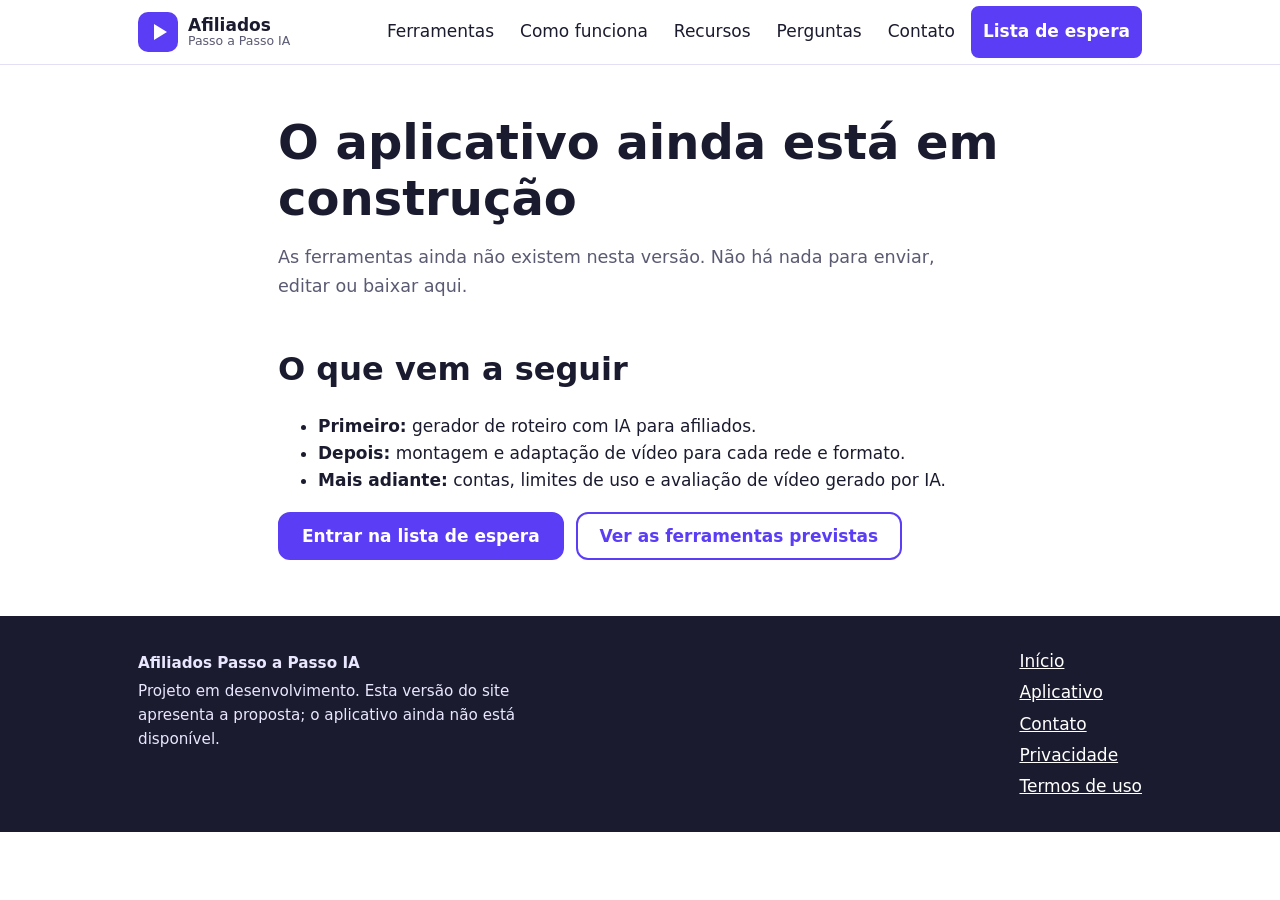
==== app.html @ 7ffb9c10 "Add files via upload" ====
<!doctype html>
<html lang="pt-BR">
<head>
<meta charset="utf-8">
<meta name="viewport" content="width=device-width, initial-scale=1">
<title>Aplicativo — Afiliados Passo a Passo IA</title>
<meta name="description" content="Estado atual do aplicativo Afiliados Passo a Passo IA.">
<meta name="theme-color" content="#5B3DF5">
<meta property="og:title" content="Aplicativo — Afiliados Passo a Passo IA">
<meta property="og:description" content="Estado atual do aplicativo Afiliados Passo a Passo IA.">
<meta property="og:type" content="website">
<link rel="icon" href="favicon.svg" type="image/svg+xml">
<link rel="stylesheet" href="styles.css">
</head>
<body>
<a class="skip" href="#conteudo">Pular para o conteúdo</a>
<header class="site"><div class="wrap bar">
<a class="brand" href="index.html" aria-label="Afiliados Passo a Passo IA — página inicial"><img src="logo-mark.svg" alt="" width="40" height="40"><span>Afiliados<small>Passo a Passo IA</small></span></a>
<button class="menu-btn" aria-expanded="false" aria-controls="menu">Menu</button>
<nav id="menu" aria-label="Principal">
<a href="index.html#ferramentas">Ferramentas</a>
<a href="index.html#como-funciona">Como funciona</a>
<a href="index.html#recursos">Recursos</a>
<a href="index.html#faq">Perguntas</a>
<a href="contato.html">Contato</a>
<a class="btn" href="index.html#lista-de-espera">Lista de espera</a>
</nav></div></header>
<main id="conteudo">

<section class="page"><div class="wrap">
<h1>O aplicativo ainda está em construção</h1>
<p class="lead">As ferramentas ainda não existem nesta versão. Não há nada para enviar, editar ou baixar aqui.</p>
<h2>O que vem a seguir</h2>
<ul>
<li><strong>Primeiro:</strong> gerador de roteiro com IA para afiliados.</li>
<li><strong>Depois:</strong> montagem e adaptação de vídeo para cada rede e formato.</li>
<li><strong>Mais adiante:</strong> contas, limites de uso e avaliação de vídeo gerado por IA.</li>
</ul>
<div class="row"><a class="btn" href="index.html#lista-de-espera">Entrar na lista de espera</a><a class="btn ghost" href="index.html#ferramentas">Ver as ferramentas previstas</a></div>
</div></section>
</main>
<footer class="site"><div class="wrap">
<div><p><strong>Afiliados Passo a Passo IA</strong></p>
<p>Projeto em desenvolvimento. Esta versão do site apresenta a proposta; o aplicativo ainda não está disponível.</p></div>
<ul aria-label="Links do rodapé">
<li><a href="index.html">Início</a></li>
<li><a href="app.html">Aplicativo</a></li>
<li><a href="contato.html">Contato</a></li>
<li><a href="privacidade.html">Privacidade</a></li>
<li><a href="termos.html">Termos de uso</a></li>
</ul></div></footer>
<script src="config.js"></script>
<script src="main.js"></script>
</body></html>
---- styles.css ----
:root{
  --brand:#5B3DF5;--brand-dark:#4529cc;--ink:#1b1b2f;--muted:#5a5a73;
  --bg:#ffffff;--soft:#f4f2ff;--line:#e3e0f5;--ok:#0a7a4b;--warn:#a15c00;--err:#b3261e;
  --radius:14px;--font:system-ui,-apple-system,"Segoe UI",Roboto,Arial,sans-serif;
}
*{box-sizing:border-box}
html{scroll-behavior:smooth}
body{margin:0;font-family:var(--font);color:var(--ink);background:var(--bg);line-height:1.6;font-size:17px}
img{max-width:100%;height:auto}
a{color:var(--brand)}
.wrap{max-width:1040px;margin:0 auto;padding:0 18px}
.skip{position:absolute;left:-999px;top:0;background:#000;color:#fff;padding:8px 12px;z-index:100}
.skip:focus{left:8px;top:8px}
h1{font-size:clamp(1.9rem,6vw,3rem);line-height:1.15;margin:.3em 0}
h2{font-size:clamp(1.4rem,4.5vw,2rem);margin:0 0 .4em}
h3{font-size:1.15rem;margin:.2em 0}
section{padding:44px 0}
section:nth-of-type(even){background:var(--soft)}
.lead{font-size:1.1rem;color:var(--muted);max-width:60ch}

/* header */
header.site{position:sticky;top:0;background:#fff;border-bottom:1px solid var(--line);z-index:50}
.bar{display:flex;align-items:center;justify-content:space-between;gap:12px;min-height:64px;flex-wrap:wrap}
.brand{display:flex;align-items:center;gap:10px;text-decoration:none;color:var(--ink);font-weight:700;line-height:1.1}
.brand small{display:block;font-weight:500;color:var(--muted);font-size:.78rem}
.menu-btn{display:none;min-height:44px;padding:0 16px;border:1px solid var(--line);background:#fff;border-radius:10px;font:inherit;font-weight:600}
nav#menu{display:flex;align-items:center;gap:6px;flex-wrap:wrap}
nav#menu a{padding:10px 10px;text-decoration:none;color:var(--ink);border-radius:8px}
nav#menu a:hover,nav#menu a[aria-current="page"]{background:var(--soft)}
nav#menu a.btn{color:#fff}
@media(max-width:760px){
  .menu-btn{display:block}
  nav#menu{display:none;width:100%;flex-direction:column;align-items:stretch;padding-bottom:12px}
  nav#menu.open{display:flex}
  nav#menu a{padding:14px 12px}
}

/* buttons */
.btn{display:inline-flex;align-items:center;justify-content:center;min-height:48px;padding:0 22px;background:var(--brand);color:#fff;border:2px solid var(--brand);border-radius:12px;font:inherit;font-weight:700;text-decoration:none;cursor:pointer}
.btn:hover{background:var(--brand-dark);border-color:var(--brand-dark)}
.btn.ghost{background:transparent;color:var(--brand)}
.btn.ghost:hover{background:var(--soft)}
.btn[hidden]{display:none}
.row{display:flex;gap:12px;flex-wrap:wrap;margin-top:18px}

/* notices */
.notice,.draft{background:#fff7e0;border:1px solid #f1d58a;color:#5f4300;padding:12px 14px;border-radius:10px}
.draft{margin:0 0 20px}

/* hero */
.hero{background:linear-gradient(180deg,var(--soft),#fff)}
.hero .wrap{display:grid;grid-template-columns:1.2fr .8fr;gap:28px;align-items:center}
@media(max-width:820px){.hero .wrap{grid-template-columns:1fr}}
figure{margin:0}
figcaption{font-size:.85rem;color:var(--muted);margin-top:8px;text-align:center}
.phone{width:min(260px,100%);margin:0 auto;border:8px solid var(--ink);border-radius:32px;background:#fff;padding:14px}
.screen{display:grid;gap:10px}
.step-row{display:flex;gap:10px;align-items:center;background:var(--soft);border-radius:12px;padding:10px}
.step-row b{display:grid;place-items:center;width:30px;height:30px;border-radius:50%;background:var(--brand);color:#fff;flex:none}
.step-row span{font-weight:600;font-size:.95rem}
.step-row small{display:block;font-weight:400;color:var(--muted)}
.chips{display:flex;gap:8px;justify-content:center}
.chips i{font-style:normal;border:1px solid var(--brand);color:var(--brand);border-radius:999px;padding:2px 12px;font-size:.85rem}

/* cards */
.tools{display:grid;grid-template-columns:1fr 1fr;gap:18px;margin-top:20px}
@media(max-width:820px){.tools{grid-template-columns:1fr}}
.card{background:#fff;border:1px solid var(--line);border-radius:var(--radius);padding:20px}
.tag{display:inline-block;background:var(--soft);color:var(--brand-dark);font-size:.8rem;font-weight:700;padding:3px 10px;border-radius:999px}
.card ul{padding-left:20px}

/* steps */
.steps{list-style:none;counter-reset:s;padding:0;display:grid;gap:14px;margin-top:20px}
.steps li{counter-increment:s;display:flex;gap:14px;background:#fff;border:1px solid var(--line);border-radius:var(--radius);padding:16px}
.steps li::before{content:counter(s);display:grid;place-items:center;flex:none;width:36px;height:36px;border-radius:50%;background:var(--brand);color:#fff;font-weight:700}
.steps p{margin:.2em 0 0;color:var(--muted)}

/* features */
.feat{display:grid;grid-template-columns:1fr 1fr;gap:16px;margin-top:20px}
@media(max-width:820px){.feat{grid-template-columns:1fr}}
.feat>div{background:#fff;border:1px solid var(--line);border-radius:var(--radius);padding:18px}
.feat p{margin:.2em 0 0;color:var(--muted)}

/* faq */
details{background:#fff;border:1px solid var(--line);border-radius:12px;padding:4px 16px;margin:10px 0}
summary{cursor:pointer;padding:12px 0;font-weight:600}
details p{margin:0 0 14px;color:var(--muted)}

/* cta / waitlist */
.cta{background:var(--brand);color:#fff;border-radius:20px;padding:30px 22px;text-align:center}
.cta p{max-width:52ch;margin:.4em auto}
.cta .btn{background:#fff;color:var(--brand);border-color:#fff}
.cta .btn.ghost{background:transparent;color:#fff}
.cta small{display:block;margin-top:14px;opacity:.9}
.perks{list-style:none;padding:0;margin:14px auto;max-width:46ch;text-align:left}
.perks li{padding:4px 0 4px 26px;position:relative}
.perks li::before{content:"✓";position:absolute;left:0;font-weight:700}

/* internal pages */
.page{padding:36px 0 56px;background:#fff!important}
.page .wrap{max-width:760px}
.page h2{margin-top:1.4em}

/* form */
form{display:grid;gap:16px;max-width:560px}
label{display:block;font-weight:600;margin-bottom:6px}
input,select,textarea{width:100%;min-height:48px;padding:10px 12px;font:inherit;border:1.5px solid #b9b5d6;border-radius:10px;background:#fff;color:var(--ink)}
textarea{min-height:140px;resize:vertical}
input:focus,select:focus,textarea:focus,.btn:focus,a:focus,button:focus,summary:focus{outline:3px solid #ffbf47;outline-offset:2px}
.err-msg{color:var(--err);font-size:.9rem;margin:6px 0 0;min-height:0}
.invalid{border-color:var(--err)}
.hp{position:absolute;left:-9999px;height:0;overflow:hidden}
.form-status{font-weight:600}
.form-status.ok{color:var(--ok)}
.form-status.warn{color:var(--warn)}

/* footer */
footer.site{background:var(--ink);color:#e9e7ff;padding:32px 0;margin-top:0}
footer.site .wrap{display:flex;gap:24px;justify-content:space-between;flex-wrap:wrap}
footer.site a{color:#fff}
footer.site ul{list-style:none;margin:0;padding:0;display:grid;gap:4px}
footer.site p{margin:.2em 0;max-width:46ch;font-size:.95rem}
@media(prefers-reduced-motion:reduce){html{scroll-behavior:auto}}
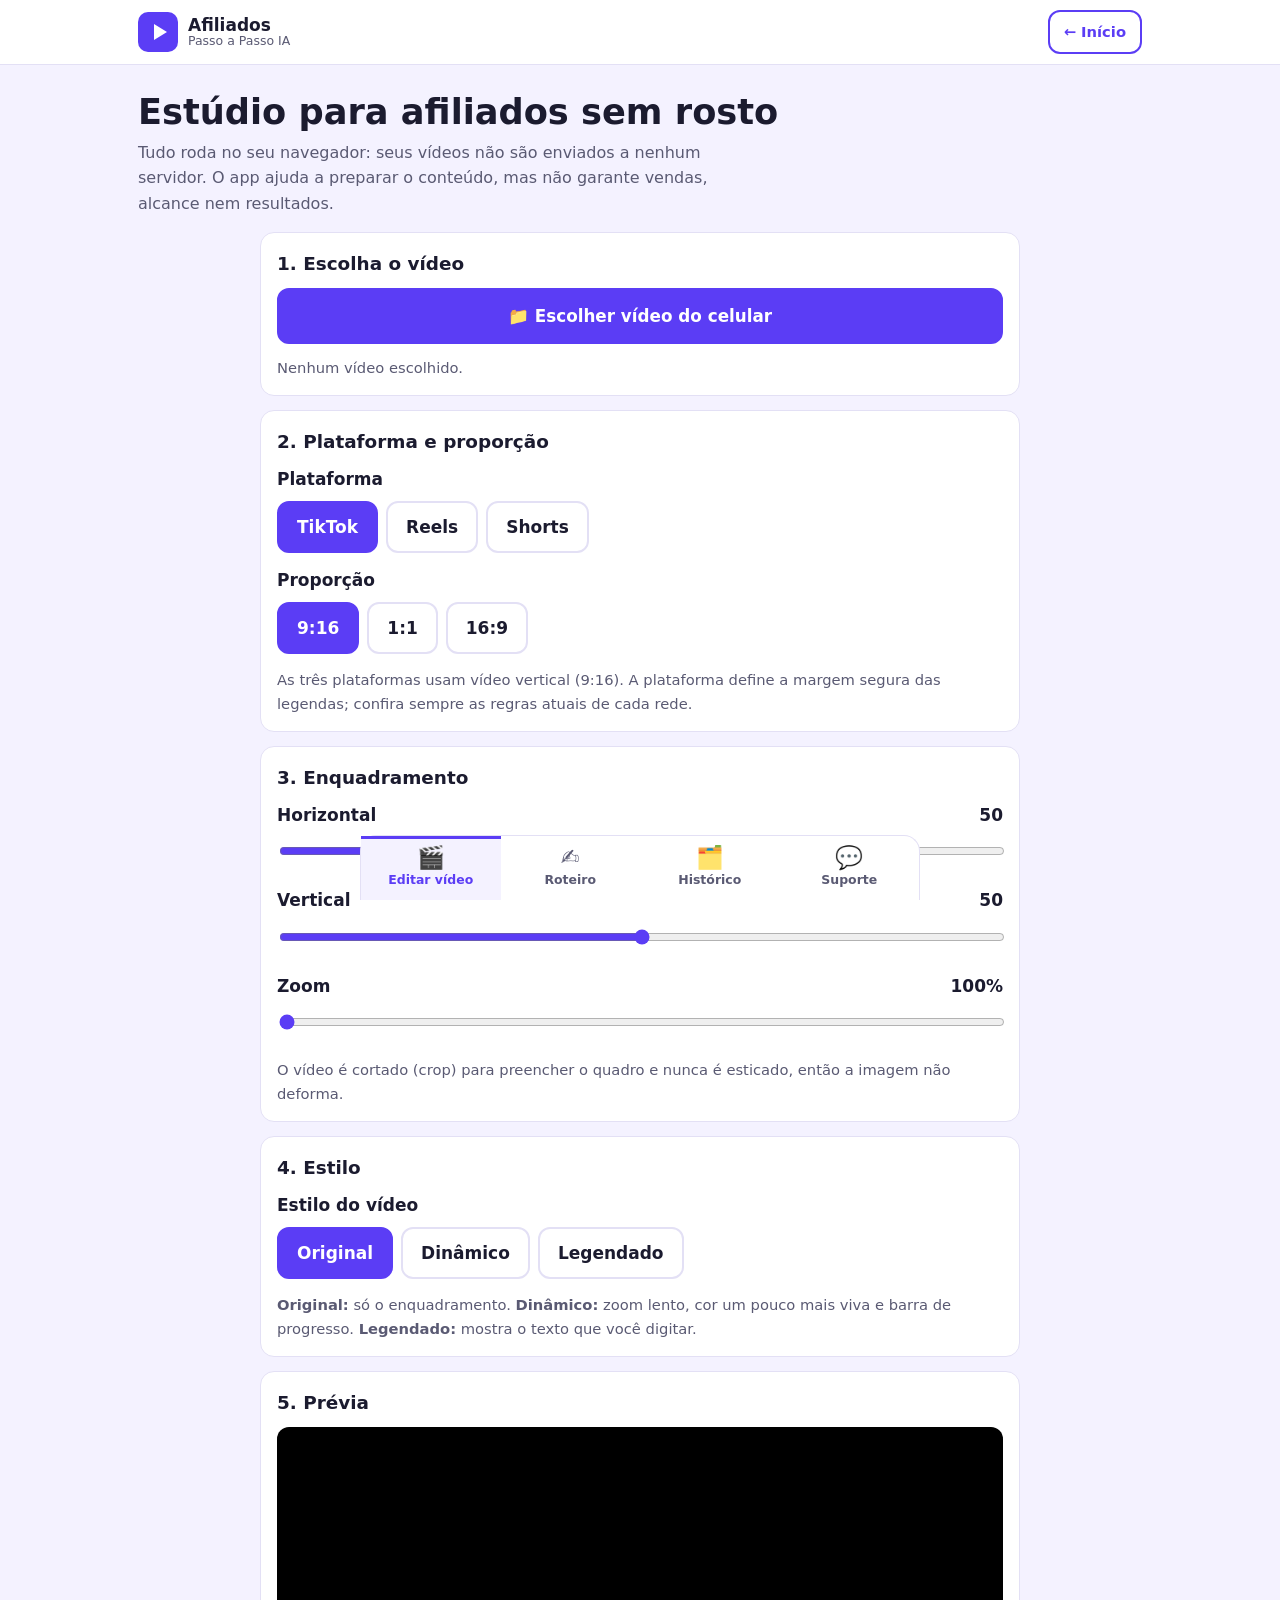
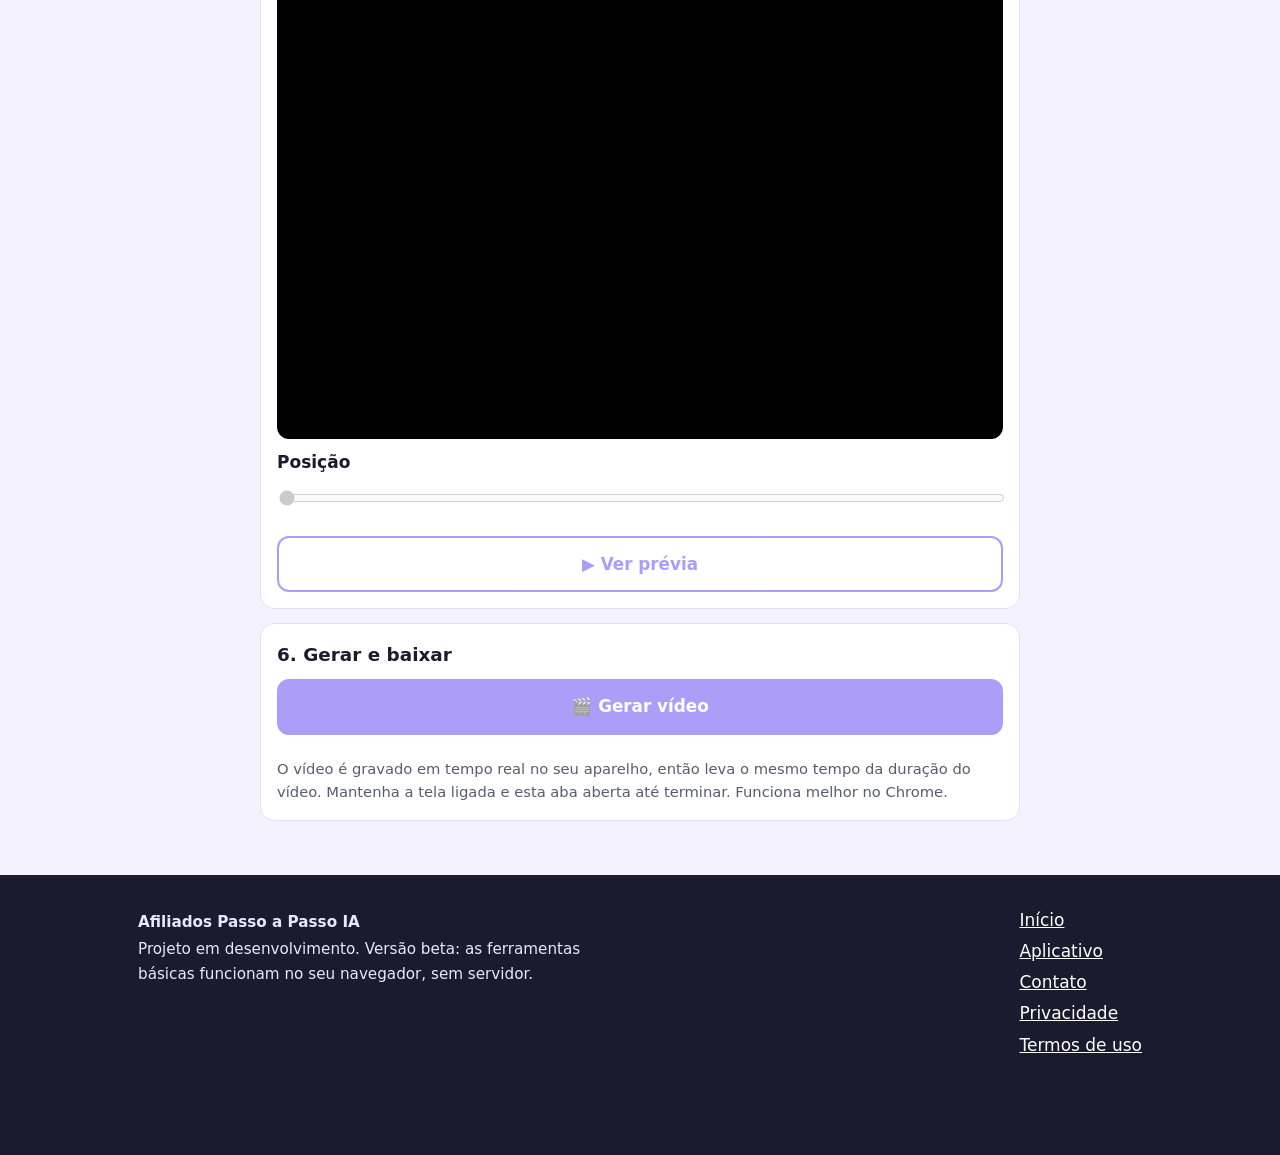
==== commit 2d9de94c: "Add files via upload" ====
--- a/app.html
+++ b/app.html
@@ -4,44 +4,166 @@
 <meta charset="utf-8">
 <meta name="viewport" content="width=device-width, initial-scale=1">
 <title>Aplicativo — Afiliados Passo a Passo IA</title>
-<meta name="description" content="Estado atual do aplicativo Afiliados Passo a Passo IA.">
+<meta name="description" content="Editor de vídeo, roteiro sem rosto, histórico e suporte. Funciona no navegador, sem servidor.">
 <meta name="theme-color" content="#5B3DF5">
-<meta property="og:title" content="Aplicativo — Afiliados Passo a Passo IA">
-<meta property="og:description" content="Estado atual do aplicativo Afiliados Passo a Passo IA.">
-<meta property="og:type" content="website">
 <link rel="icon" href="favicon.svg" type="image/svg+xml">
+<!-- PIXEL_FACEBOOK_AQUI
+     Espaço reservado para o Pixel do Facebook (Meta Pixel). Está desativado de propósito.
+     Para ativar: cole o código do seu Pixel aqui. ANTES, atualize a página de privacidade
+     e peça consentimento do visitante (LGPD). Veja o README.
+-->
 <link rel="stylesheet" href="styles.css">
+<link rel="stylesheet" href="app.css">
 </head>
-<body>
+<body class="app">
 <a class="skip" href="#conteudo">Pular para o conteúdo</a>
 <header class="site"><div class="wrap bar">
 <a class="brand" href="index.html" aria-label="Afiliados Passo a Passo IA — página inicial"><img src="logo-mark.svg" alt="" width="40" height="40"><span>Afiliados<small>Passo a Passo IA</small></span></a>
-<button class="menu-btn" aria-expanded="false" aria-controls="menu">Menu</button>
-<nav id="menu" aria-label="Principal">
-<a href="index.html#ferramentas">Ferramentas</a>
-<a href="index.html#como-funciona">Como funciona</a>
-<a href="index.html#recursos">Recursos</a>
-<a href="index.html#faq">Perguntas</a>
-<a href="contato.html">Contato</a>
-<a class="btn" href="index.html#lista-de-espera">Lista de espera</a>
-</nav></div></header>
-<main id="conteudo">
+<a class="btn ghost small" href="index.html" aria-label="Voltar para o início">← Início</a>
+</div></header>
 
-<section class="page"><div class="wrap">
-<h1>O aplicativo ainda está em construção</h1>
-<p class="lead">As ferramentas ainda não existem nesta versão. Não há nada para enviar, editar ou baixar aqui.</p>
-<h2>O que vem a seguir</h2>
-<ul>
-<li><strong>Primeiro:</strong> gerador de roteiro com IA para afiliados.</li>
-<li><strong>Depois:</strong> montagem e adaptação de vídeo para cada rede e formato.</li>
-<li><strong>Mais adiante:</strong> contas, limites de uso e avaliação de vídeo gerado por IA.</li>
-</ul>
-<div class="row"><a class="btn" href="index.html#lista-de-espera">Entrar na lista de espera</a><a class="btn ghost" href="index.html#ferramentas">Ver as ferramentas previstas</a></div>
-</div></section>
-</main>
+<main id="conteudo"><div class="wrap">
+<h1>Estúdio para afiliados sem rosto</h1>
+<p class="lead">Tudo roda no seu navegador: seus vídeos não são enviados a nenhum servidor. O app ajuda a preparar o conteúdo, mas não garante vendas, alcance nem resultados.</p>
+
+<!-- ================= EDITAR VÍDEO ================= -->
+<div class="panel" id="tab-editar" role="tabpanel" aria-labelledby="t-editar">
+<div class="box">
+<h2>1. Escolha o vídeo</h2>
+<input class="file-input" id="fileIn" type="file" accept="video/*">
+<label class="btn big full" for="fileIn">📁 Escolher vídeo do celular</label>
+<p class="note" id="fileInfo">Nenhum vídeo escolhido.</p>
+<video id="srcVideo" class="hidden-video" playsinline preload="auto"></video>
+</div>
+
+<div class="box">
+<h2>2. Plataforma e proporção</h2>
+<fieldset><legend>Plataforma</legend>
+<div class="chips-row">
+<label class="chip"><input type="radio" name="plat" value="tiktok" checked><span>TikTok</span></label>
+<label class="chip"><input type="radio" name="plat" value="reels"><span>Reels</span></label>
+<label class="chip"><input type="radio" name="plat" value="shorts"><span>Shorts</span></label>
+</div></fieldset>
+<fieldset><legend>Proporção</legend>
+<div class="chips-row">
+<label class="chip"><input type="radio" name="ratio" value="9:16" checked><span>9:16</span></label>
+<label class="chip"><input type="radio" name="ratio" value="1:1"><span>1:1</span></label>
+<label class="chip"><input type="radio" name="ratio" value="16:9"><span>16:9</span></label>
+</div></fieldset>
+<p class="note">As três plataformas usam vídeo vertical (9:16). A plataforma define a margem segura das legendas; confira sempre as regras atuais de cada rede.</p>
+</div>
+
+<div class="box">
+<h2>3. Enquadramento</h2>
+<div class="slider"><label for="fx">Horizontal <output id="fxo">50</output></label><input id="fx" type="range" min="0" max="100" value="50"></div>
+<div class="slider"><label for="fy">Vertical <output id="fyo">50</output></label><input id="fy" type="range" min="0" max="100" value="50"></div>
+<div class="slider"><label for="zoom">Zoom <output id="zo">100%</output></label><input id="zoom" type="range" min="100" max="200" step="5" value="100"></div>
+<p class="note">O vídeo é cortado (crop) para preencher o quadro e nunca é esticado, então a imagem não deforma.</p>
+</div>
+
+<div class="box">
+<h2>4. Estilo</h2>
+<fieldset><legend>Estilo do vídeo</legend>
+<div class="chips-row">
+<label class="chip"><input type="radio" name="style" value="original" checked><span>Original</span></label>
+<label class="chip"><input type="radio" name="style" value="dinamico"><span>Dinâmico</span></label>
+<label class="chip"><input type="radio" name="style" value="legendado"><span>Legendado</span></label>
+</div></fieldset>
+<p class="note"><strong>Original:</strong> só o enquadramento. <strong>Dinâmico:</strong> zoom lento, cor um pouco mais viva e barra de progresso. <strong>Legendado:</strong> mostra o texto que você digitar.</p>
+<div id="capsBox" hidden>
+<label for="caps">Legendas (uma linha por trecho)</label>
+<textarea id="caps" class="tall" maxlength="1200" placeholder="Ex.:&#10;Olha esse achado&#10;Cabe na bolsa&#10;Link na bio"></textarea>
+<p class="note">Não há legenda automática (isso exigiria um serviço externo). As linhas são distribuídas em partes iguais ao longo do vídeo. Dica: use o “Texto para tela” do roteiro.</p>
+</div>
+</div>
+
+<div class="box">
+<h2>5. Prévia</h2>
+<div class="stage"><canvas id="pv" width="360" height="640" aria-label="Prévia do vídeo editado"></canvas></div>
+<div class="slider" style="margin-top:10px"><label for="seek">Posição</label><input id="seek" type="range" min="0" max="1" step="0.01" value="0" disabled></div>
+<div class="btns"><button class="btn ghost big" id="btnPlay" type="button" disabled>▶ Ver prévia</button></div>
+</div>
+
+<div class="box">
+<h2>6. Gerar e baixar</h2>
+<button class="btn big full" id="btnGen" type="button" disabled>🎬 Gerar vídeo</button>
+<progress id="prog" max="100" value="0" hidden></progress>
+<div class="btns"><button class="btn danger small" id="btnCancel" type="button" hidden>Cancelar</button></div>
+<p class="status" id="genStatus" role="status" aria-live="polite"></p>
+<p class="note">O vídeo é gravado em tempo real no seu aparelho, então leva o mesmo tempo da duração do vídeo. Mantenha a tela ligada e esta aba aberta até terminar. Funciona melhor no Chrome.</p>
+<div class="result" id="result" hidden>
+<video id="outVideo" controls playsinline></video>
+<div class="btns"><a class="btn big" id="btnDownload" href="#" download>⬇ Baixar vídeo</a></div>
+<p class="note" id="fmtNote"></p>
+</div>
+</div>
+</div>
+
+<!-- ================= CRIAR ROTEIRO ================= -->
+<div class="panel" id="tab-roteiro" role="tabpanel" aria-labelledby="t-roteiro" hidden>
+<div class="box">
+<h2>Criar do zero, sem rosto</h2>
+<p class="note" style="margin-top:0">O roteiro é montado a partir de modelos prontos, <strong>sem IA</strong> e sem enviar nada para servidor. Troque os trechos [entre colchetes] por informações reais sobre o produto.</p>
+<form id="rot-form" novalidate>
+<div>
+<label for="produto">Ideia do produto</label>
+<textarea id="produto" class="tall" maxlength="120" aria-describedby="produto-err produto-hint" required placeholder="Ex.: garrafa térmica de 1 litro"></textarea>
+<p class="note" id="produto-hint">Escreva o nome do produto ou o benefício principal, em poucas palavras.</p>
+<p class="err-msg" id="produto-err"></p>
+</div>
+<fieldset><legend>Tipo</legend>
+<div class="chips-row">
+<label class="chip"><input type="radio" name="tipo" value="review" checked><span>Review</span></label>
+<label class="chip"><input type="radio" name="tipo" value="venda"><span>Venda</span></label>
+<label class="chip"><input type="radio" name="tipo" value="informativo"><span>Informativo</span></label>
+</div></fieldset>
+<fieldset><legend>Estilo</legend>
+<div class="chips-row">
+<label class="chip"><input type="radio" name="rstyle" value="ugc" checked><span>UGC sem rosto</span></label>
+<label class="chip"><input type="radio" name="rstyle" value="produto"><span>Produto</span></label>
+<label class="chip"><input type="radio" name="rstyle" value="textotela"><span>Texto na tela</span></label>
+</div></fieldset>
+<button class="btn big full" type="submit">✍️ Gerar roteiro</button>
+</form>
+</div>
+<div id="rotOut"></div>
+<p class="status" id="rotStatus" role="status" aria-live="polite"></p>
+</div>
+
+<!-- ================= HISTÓRICO ================= -->
+<div class="panel" id="tab-historico" role="tabpanel" aria-labelledby="t-historico" hidden>
+<div class="box">
+<h2>Histórico</h2>
+<p class="note" style="margin-top:0">Tudo fica salvo só neste aparelho e neste navegador. Se você limpar os dados do navegador, o histórico some. Nada é enviado para servidor.</p>
+<div class="btns"><button class="btn danger small" id="btnClear" type="button">Apagar todo o histórico</button></div>
+<p class="status" id="histStatus" role="status" aria-live="polite"></p>
+</div>
+<div id="histBox"></div>
+</div>
+
+<!-- ================= SUPORTE ================= -->
+<div class="panel" id="tab-suporte" role="tabpanel" aria-labelledby="t-suporte" hidden>
+<div class="box">
+<h2>Suporte</h2>
+<p class="draft">Aviso honesto: o envio de mensagens ainda não está configurado. Por enquanto sua mensagem fica salva só neste aparelho (aba Histórico) e poderá ser enviada quando o suporte for configurado.</p>
+<form id="sup-form" novalidate>
+<div><label for="s-email">E-mail para resposta</label><input id="s-email" name="email" type="email" autocomplete="email" inputmode="email" aria-describedby="s-email-err" required><p class="err-msg" id="s-email-err"></p></div>
+<div><label for="s-cat">Categoria</label>
+<select id="s-cat" name="categoria" aria-describedby="s-cat-err" required><option value="">Escolha uma categoria</option><option>Dúvida</option><option>Problema técnico</option><option>Sugestão</option><option>Privacidade e dados</option><option>Outro assunto</option></select><p class="err-msg" id="s-cat-err"></p></div>
+<div><label for="s-ass">Assunto</label><input id="s-ass" name="assunto" maxlength="120" aria-describedby="s-ass-err" required><p class="err-msg" id="s-ass-err"></p></div>
+<div><label for="s-msg">Mensagem</label><textarea id="s-msg" name="mensagem" maxlength="3000" aria-describedby="s-msg-err" required></textarea><p class="err-msg" id="s-msg-err"></p></div>
+<div class="hp" aria-hidden="true"><label for="s-web">Não preencha este campo</label><input id="s-web" name="website" tabindex="-1" autocomplete="off"></div>
+<button class="btn big full" type="submit">Enviar mensagem</button>
+<p class="status" id="supStatus" role="status" aria-live="polite"></p>
+</form>
+</div>
+</div>
+
+</div></main>
+
 <footer class="site"><div class="wrap">
 <div><p><strong>Afiliados Passo a Passo IA</strong></p>
-<p>Projeto em desenvolvimento. Esta versão do site apresenta a proposta; o aplicativo ainda não está disponível.</p></div>
+<p>Projeto em desenvolvimento. Versão beta: as ferramentas básicas funcionam no seu navegador, sem servidor.</p></div>
 <ul aria-label="Links do rodapé">
 <li><a href="index.html">Início</a></li>
 <li><a href="app.html">Aplicativo</a></li>
@@ -49,6 +171,14 @@
 <li><a href="privacidade.html">Privacidade</a></li>
 <li><a href="termos.html">Termos de uso</a></li>
 </ul></div></footer>
+
+<nav class="tab-nav" role="tablist" aria-label="Funções do aplicativo">
+<button type="button" role="tab" id="t-editar" aria-controls="tab-editar" aria-selected="true"><span class="ico" aria-hidden="true">🎬</span>Editar vídeo</button>
+<button type="button" role="tab" id="t-roteiro" aria-controls="tab-roteiro" aria-selected="false" tabindex="-1"><span class="ico" aria-hidden="true">✍️</span>Roteiro</button>
+<button type="button" role="tab" id="t-historico" aria-controls="tab-historico" aria-selected="false" tabindex="-1"><span class="ico" aria-hidden="true">🗂️</span>Histórico</button>
+<button type="button" role="tab" id="t-suporte" aria-controls="tab-suporte" aria-selected="false" tabindex="-1"><span class="ico" aria-hidden="true">💬</span>Suporte</button>
+</nav>
+
 <script src="config.js"></script>
-<script src="main.js"></script>
+<script src="app.js"></script>
 </body></html>
--- a/app.css
+++ b/app.css
@@ -0,0 +1,78 @@
+/* Estilos do aplicativo (app.html). Usa os mesmos tokens do styles.css. */
+[hidden]{display:none!important}
+body.app{background:var(--soft)}
+.app main{padding:20px 0 40px}
+.app h1{font-size:clamp(1.5rem,5.5vw,2.2rem);margin:.2em 0}
+.app .lead{font-size:1rem;margin:.2em 0 1em}
+
+/* barra de abas fixa embaixo (polegar) */
+.tab-nav{position:fixed;left:0;right:0;bottom:0;z-index:60;background:#fff;border-top:1px solid var(--line);display:grid;grid-template-columns:repeat(4,1fr);padding-bottom:env(safe-area-inset-bottom)}
+.tab-nav button{min-height:64px;border:0;background:none;font:inherit;font-size:.78rem;font-weight:700;color:var(--muted);display:flex;flex-direction:column;align-items:center;justify-content:center;gap:2px;cursor:pointer}
+.tab-nav button .ico{font-size:1.4rem;line-height:1}
+.tab-nav button[aria-selected="true"]{color:var(--brand);background:var(--soft);box-shadow:inset 0 3px 0 var(--brand)}
+.app footer.site{padding-bottom:calc(96px + env(safe-area-inset-bottom))}
+
+.panel{max-width:760px;margin:0 auto}
+.box{background:#fff;border:1px solid var(--line);border-radius:var(--radius);padding:16px;margin-bottom:14px}
+.box h2,.box h3{margin:0 0 .5em}
+.box h2{font-size:1.15rem}
+.note{color:var(--muted);font-size:.92rem;margin:.4em 0 0}
+
+fieldset{border:0;padding:0;margin:0 0 14px;min-width:0}
+legend{font-weight:700;padding:0;margin-bottom:8px}
+
+/* chips de escolha (radio) */
+.chips-row{display:flex;flex-wrap:wrap;gap:8px}
+.chip{position:relative;display:block;margin:0}
+.chip input{position:absolute;opacity:0;width:1px;height:1px;min-height:0;padding:0;border:0}
+.chip span{display:flex;align-items:center;justify-content:center;min-height:52px;padding:0 18px;border:2px solid var(--line);border-radius:12px;background:#fff;font-weight:700;cursor:pointer;text-align:center}
+.chip input:checked+span{background:var(--brand);border-color:var(--brand);color:#fff}
+.chip input:focus-visible+span{outline:3px solid #ffbf47;outline-offset:2px}
+
+/* upload */
+.file-input{position:absolute;opacity:0;width:1px;height:1px;min-height:0;padding:0;border:0}
+.file-input:focus-visible+label{outline:3px solid #ffbf47;outline-offset:2px}
+.btn.full{width:100%}
+.btn.big{min-height:56px;font-size:1.05rem}
+.btn[disabled]{opacity:.5;cursor:not-allowed}
+.btn.danger{background:#fff;color:var(--err);border-color:var(--err)}
+.btn.small{min-height:44px;padding:0 14px;font-size:.92rem}
+.btns{display:flex;flex-wrap:wrap;gap:10px;margin-top:12px}
+.btns .btn{flex:1 1 150px}
+
+input[type=range]{min-height:36px;padding:0;border:0;background:none;accent-color:var(--brand)}
+.slider{margin-bottom:10px}
+.slider label{display:flex;justify-content:space-between;font-weight:600;margin-bottom:2px}
+
+/* prévia */
+.stage{background:#000;border-radius:12px;overflow:hidden}
+.stage canvas{display:block;width:100%;height:auto;max-height:68vh;object-fit:contain;background:#000}
+.hidden-video{position:absolute;width:1px;height:1px;opacity:0;pointer-events:none}
+progress{width:100%;height:14px;accent-color:var(--brand)}
+
+.status{margin:10px 0 0;font-weight:600;line-height:1.4}
+.status.ok{color:var(--ok)}
+.status.warn{color:var(--warn)}
+.status.err{color:var(--err)}
+
+.result video{width:100%;max-height:68vh;border-radius:12px;background:#000}
+
+/* roteiro */
+.script-sec h3{font-size:1.05rem}
+.tempo{margin:0 0 .3em;font-size:.82rem;font-weight:700;color:var(--brand-dark)}
+.pre{white-space:pre-line;margin:0}
+.check li{margin:.25em 0}
+
+/* histórico */
+.item{border:1px solid var(--line);border-radius:12px;padding:12px;margin:10px 0;background:#fff}
+.item .meta{font-size:.85rem;color:var(--muted);margin:.2em 0 .5em}
+.item details{border:0;padding:0;margin:0;background:none}
+.item summary{padding:6px 0}
+.item video{width:100%;max-height:60vh;border-radius:10px;background:#000;margin-top:8px}
+.empty{color:var(--muted);margin:.4em 0}
+.tag-pend{display:inline-block;background:#fff7e0;border:1px solid #f1d58a;color:#5f4300;font-size:.78rem;font-weight:700;padding:2px 8px;border-radius:999px}
+
+textarea.tall{min-height:110px}
+@media(min-width:760px){
+  .tab-nav{left:50%;right:auto;transform:translateX(-50%);width:min(560px,100%);border:1px solid var(--line);border-bottom:0;border-radius:16px 16px 0 0}
+}
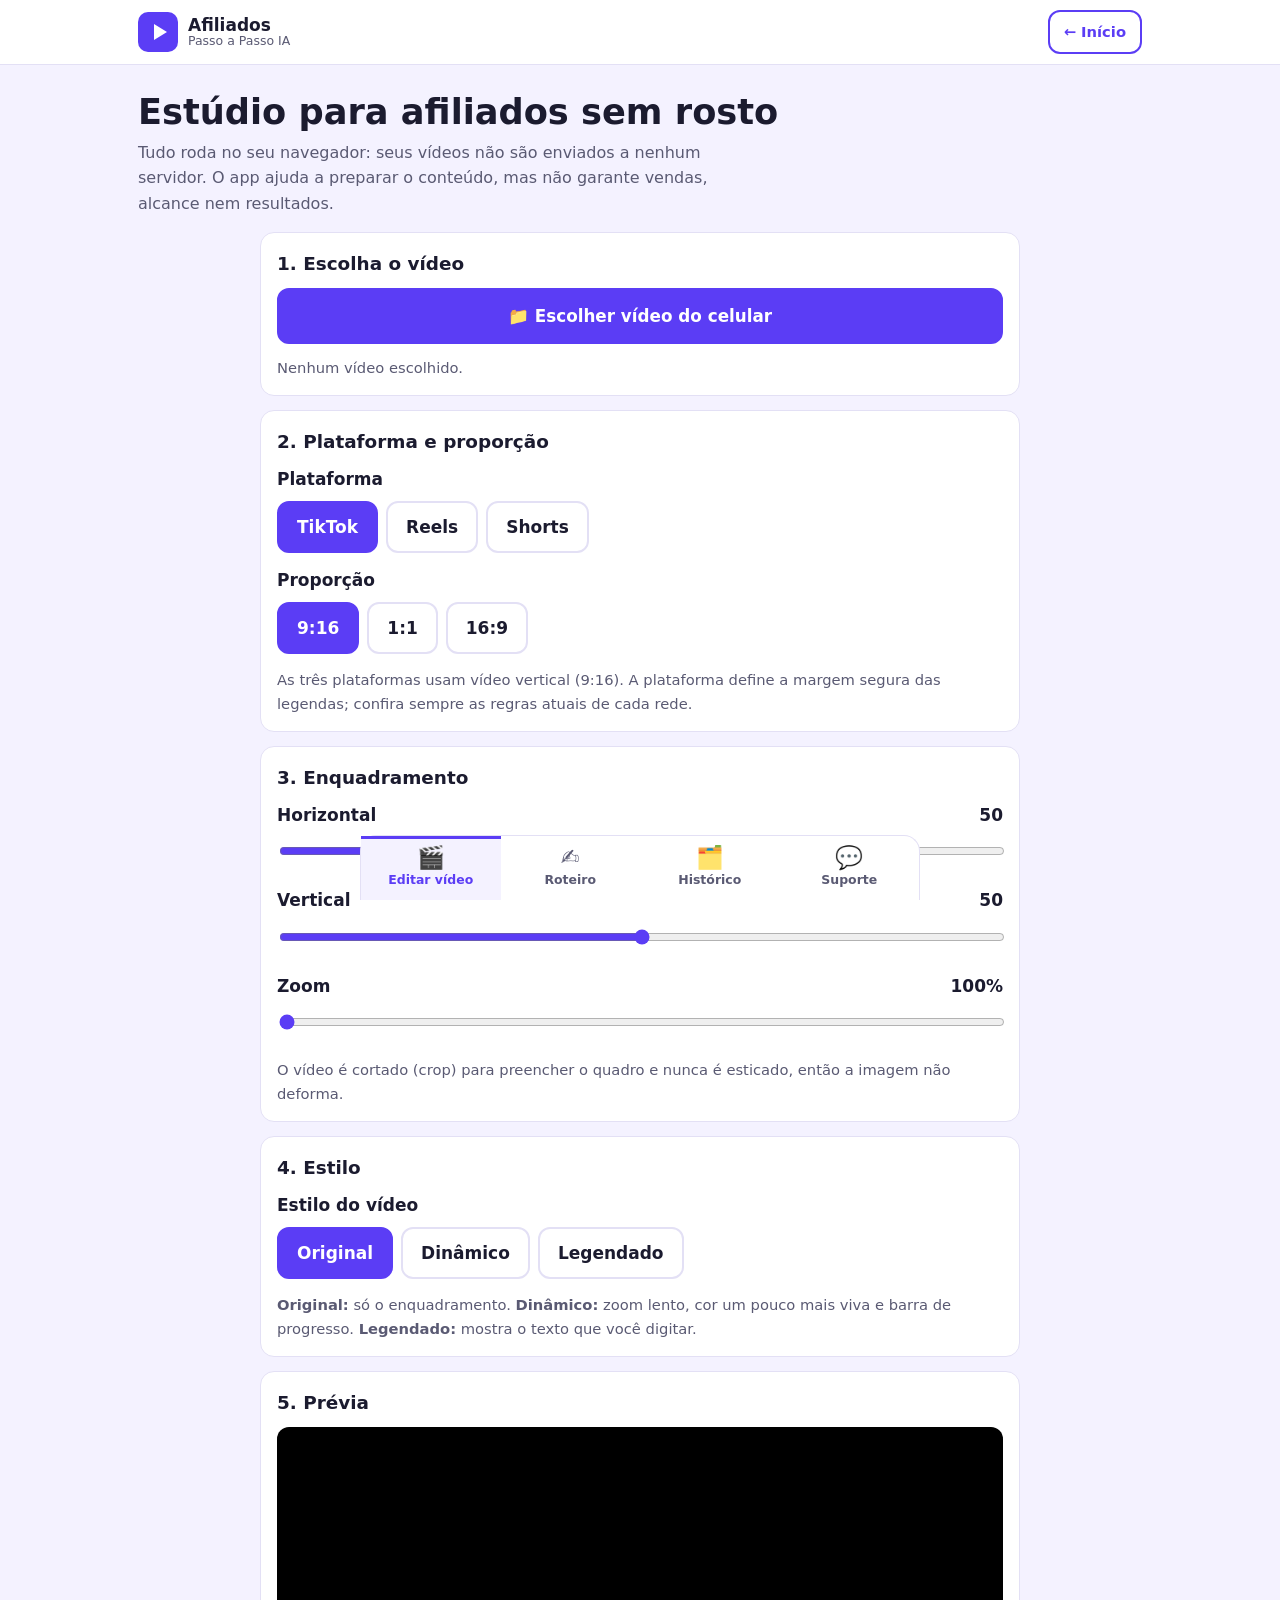
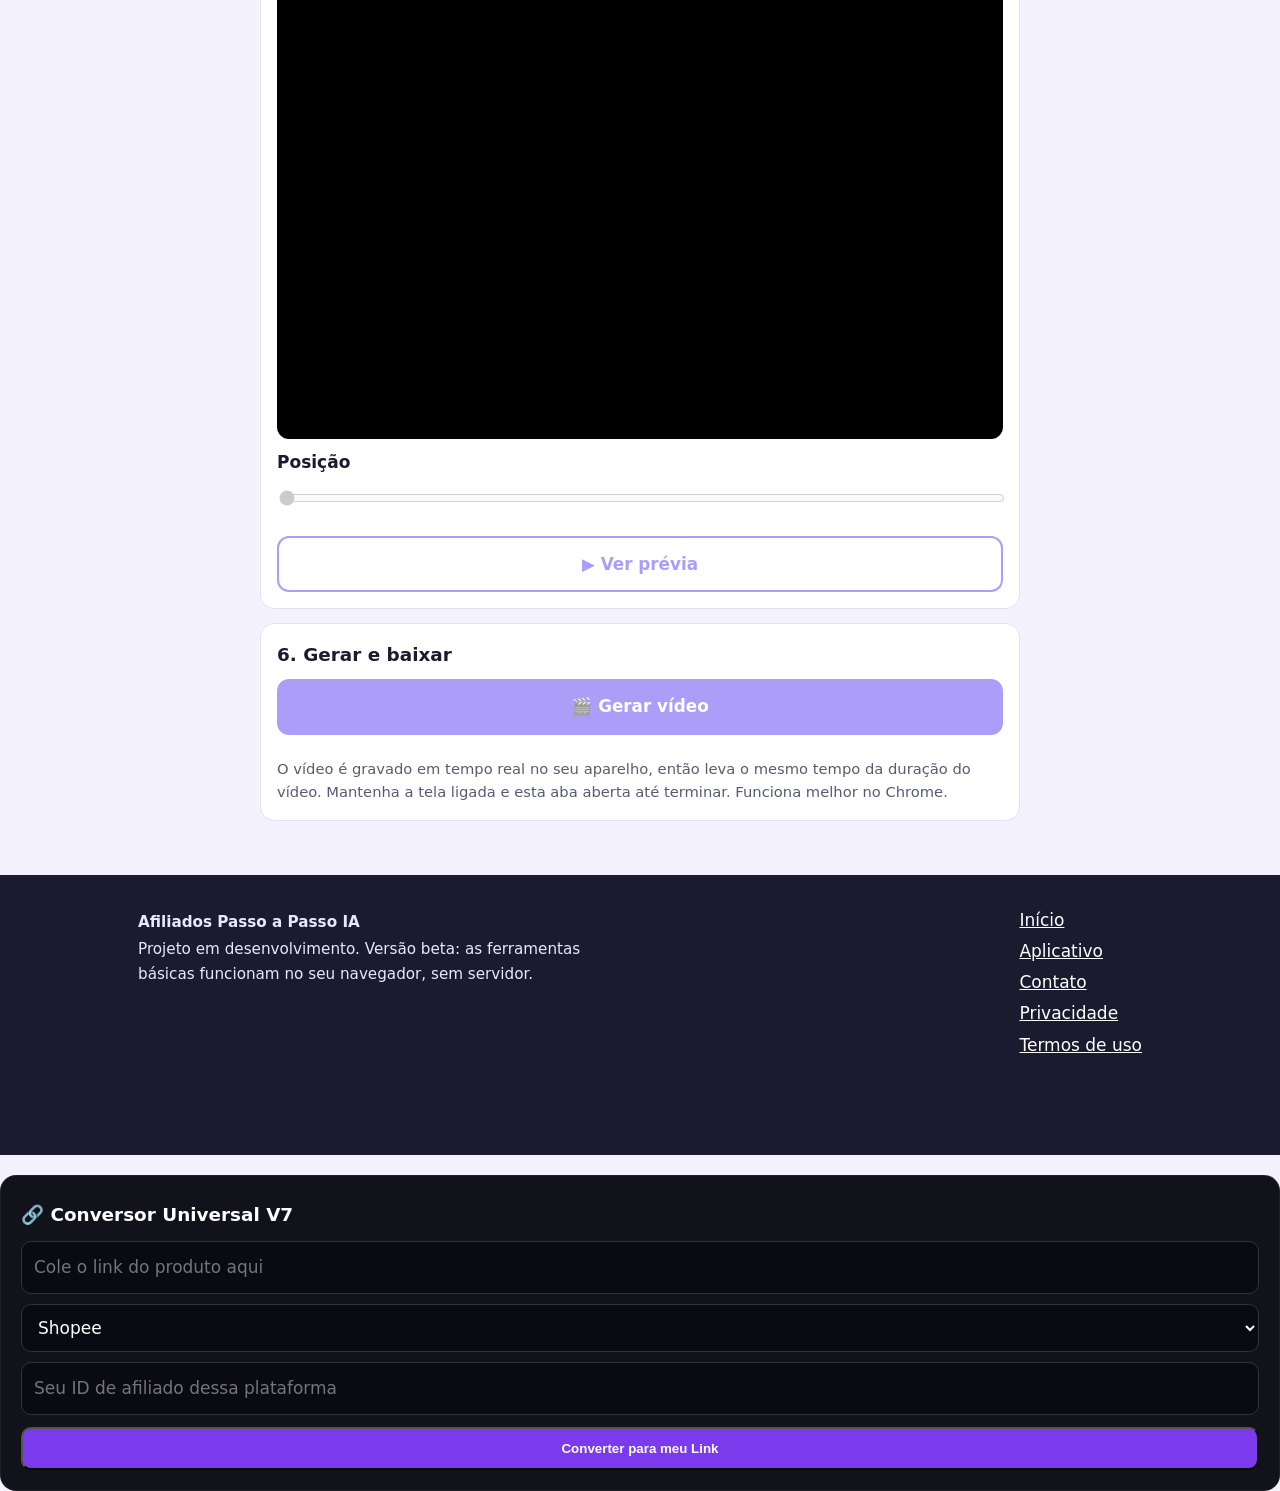
==== commit 249e7ea1: "Add universal converter UI elements to app.html" ====
--- a/app.html
+++ b/app.html
@@ -181,4 +181,24 @@
 
 <script src="config.js"></script>
 <script src="app.js"></script>
+<div style="background:#12121a;border:1px solid rgba(255,255,255,0.06);border-radius:16px;padding:20px;margin-top:20px;">
+  <h3 style="color:white;font-weight:bold;margin-bottom:12px;">🔗 Conversor Universal V7</h3>
+  
+  <input id="linkProd" placeholder="Cole o link do produto aqui" style="width:100%;padding:12px;border-radius:10px;background:#0a0a12;color:white;border:1px solid #333;margin-bottom:10px;">
+  
+  <select id="plataforma" style="width:100%;padding:12px;border-radius:10px;background:#0a0a12;color:white;border:1px solid #333;margin-bottom:10px;">
+    <option value="shopee">Shopee</option>
+    <option value="amazon">Amazon</option>
+    <option value="ml">Mercado Livre</option>
+    <option value="shein">Shein</option>
+    <option value="magalu">Magalu</option>
+    <option value="ali">Aliexpress</option>
+    <option value="temu">Temu</option>
+  </select>
+  
+  <input id="meuId" placeholder="Seu ID de afiliado dessa plataforma" style="width:100%;padding:12px;border-radius:10px;background:#0a0a12;color:white;border:1px solid #333;margin-bottom:12px;">
+  
+  <button onclick="converterLinkUniversal()" style="width:100%;padding:12px;background:#7c3aed;color:white;border-radius:10px;font-weight:bold;">Converter para meu Link</button>
+  
+  <div id="resultadoLink" style="margin-top:12px;padding:12
 </body></html>
